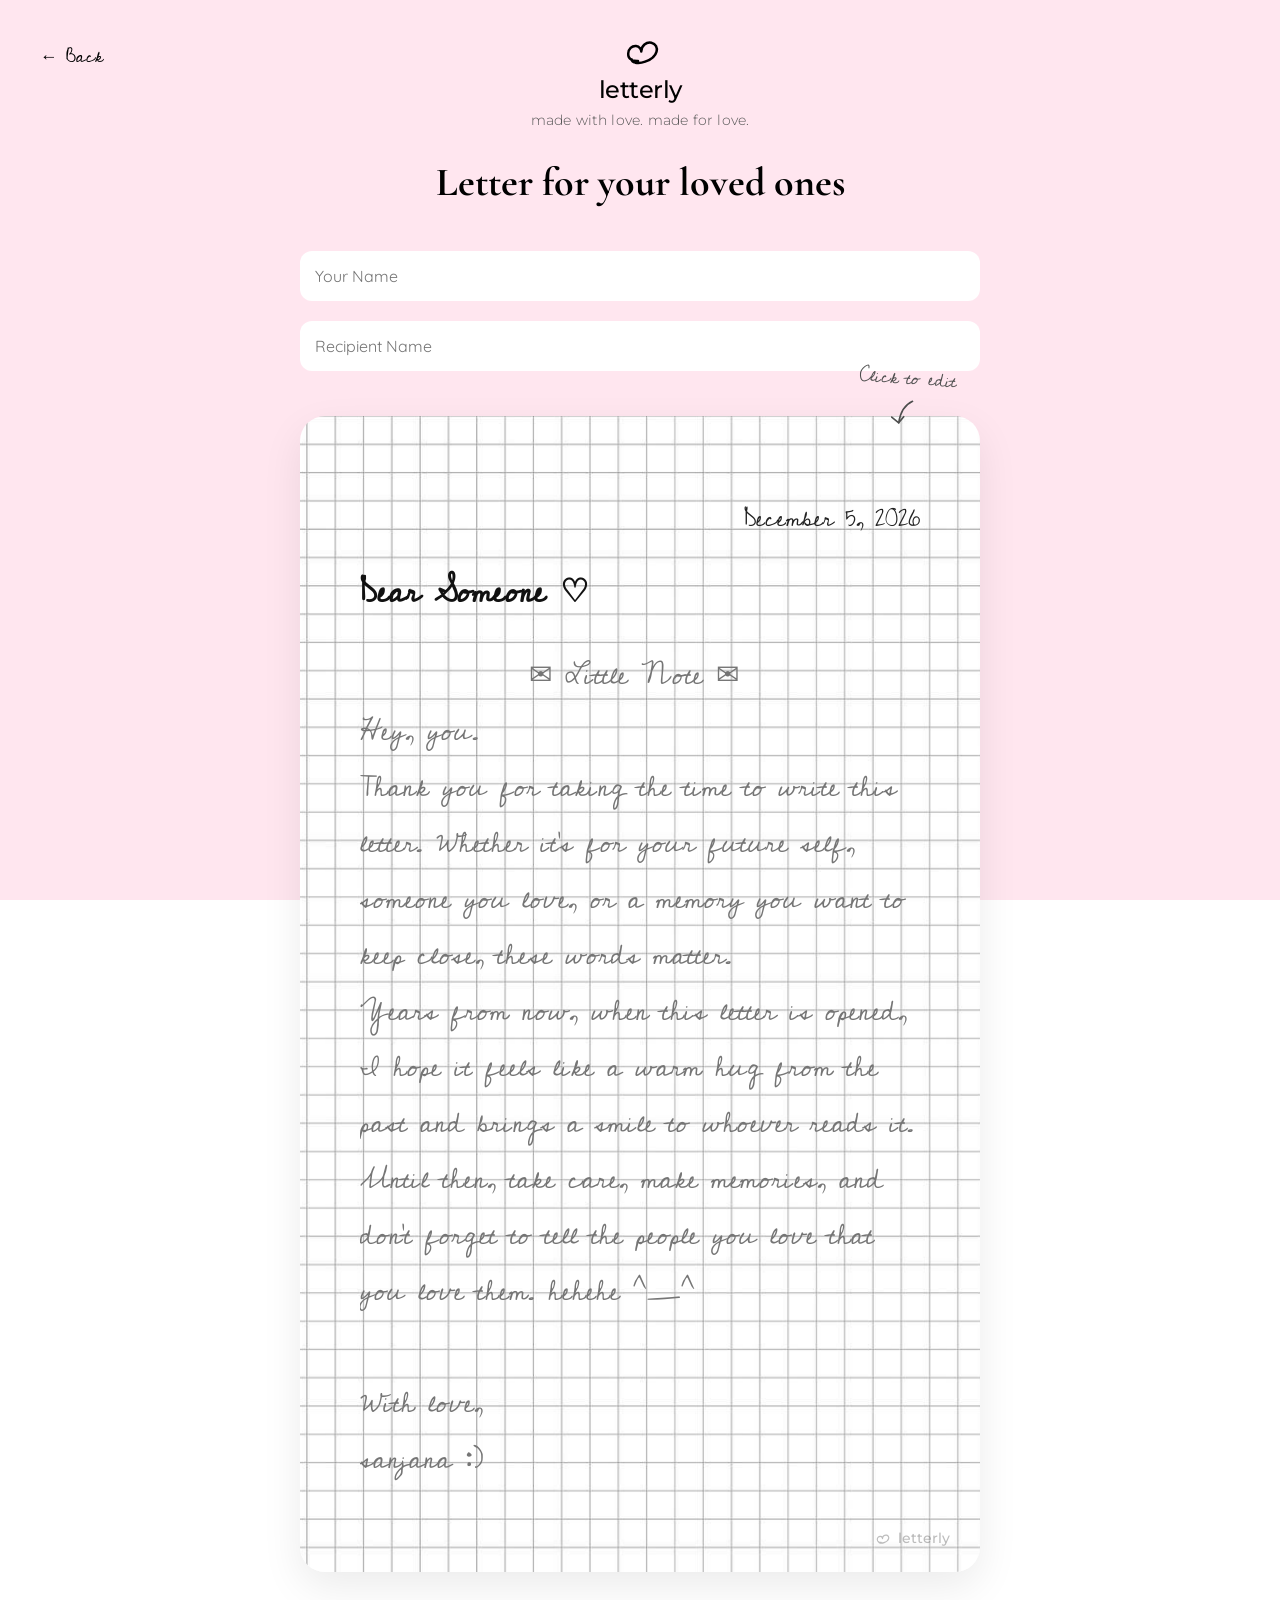
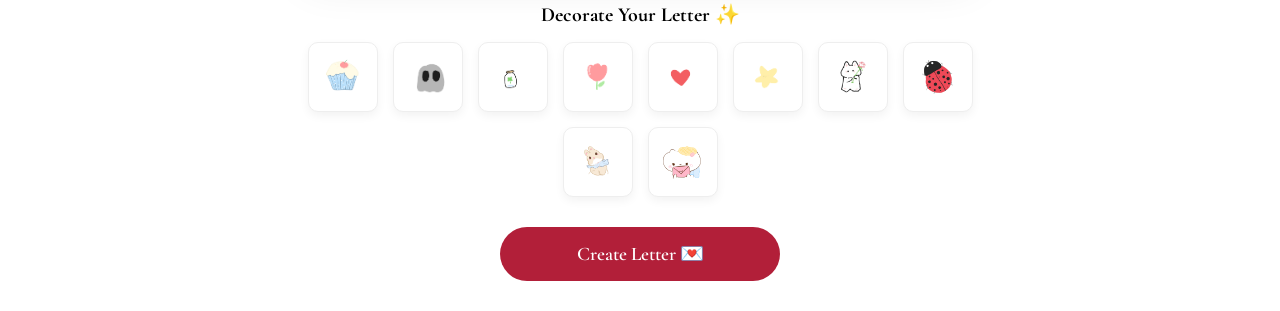
==== loved-one.html @ 38be8464 "Initial commit" ====
<!DOCTYPE html>
<html lang="en">

<head>
    <meta charset="UTF-8">
    <meta name="viewport" content="width=device-width, initial-scale=1.0">

    <title>letterly</title>
    <link rel="icon"
        href="data:image/svg+xml,%3Csvg xmlns='http://www.w3.org/2000/svg' viewBox='0 0 100 80' fill='none' stroke='%23e91e63' stroke-width='5' stroke-linecap='round' stroke-linejoin='round'%3E%3Cpath d='M46 62c-8.5.4-20.2-2-19.6-15 .4-9.2 7.4-15.7 15.7-15 7.2.7 10.4 7.2 10.4 11.1 0-11.8 10.4-19.6 20.2-17.6 9.2 2 12.4 10.4 10.4 17.6-2.6 9.8-13.7 17-22.8 20.2-7.2 2.6-13 3.3-19.6 2-3.9-.9-7.2-3.3-7.2-6.5'/%3E%3C/svg%3E">
    <link
        href="https://fonts.googleapis.com/css2?family=Montserrat:wght@300;500&family=Cormorant+Garamond:wght@600&family=Quicksand:wght@500;600;700&family=Cedarville+Cursive&display=swap"
        rel="stylesheet">

    <link rel="stylesheet" href="style.css">
</head>

<body>

    <div class="letter-page">

        <a href="index.html" class="back-btn">
            ← Back
        </a>

        <div class="header-container">
            <div class="app-logo">
                <svg viewBox="0 0 100 80" fill="none" stroke="currentColor" stroke-width="5" stroke-linecap="round"
                    stroke-linejoin="round">
                    <path
                        d="M46 62c-8.5.4-20.2-2-19.6-15 .4-9.2 7.4-15.7 15.7-15 7.2.7 10.4 7.2 10.4 11.1 0-11.8 10.4-19.6 20.2-17.6 9.2 2 12.4 10.4 10.4 17.6-2.6 9.8-13.7 17-22.8 20.2-7.2 2.6-13 3.3-19.6 2-3.9-.9-7.2-3.3-7.2-6.5" />
                </svg>
            </div>
            <div class="app-title">letterly</div>
            <div class="app-subtitle">made with love. made for love.</div>
        </div>

        <h1>Letter for your loved ones</h1>

        <input type="text" id="senderName" placeholder="Your Name" class="input-field">

        <input type="text" id="recipientName" placeholder="Recipient Name" class="input-field">

        <div id="loveLetterCanvas" class="love-letter-canvas">

            <div class="click-to-edit-hint">
                <span>Click to edit</span>
                <svg width="40" height="40" viewBox="0 0 50 50" fill="none" stroke="currentColor" stroke-width="2" stroke-linecap="round" stroke-linejoin="round">
                    <path d="M35 10 Q20 15 15 35" />
                    <path d="M7 27 L15 35 L22 28" />
                </svg>
            </div>

            <div class="love-letter-content">

                <div class="letter-date" id="letterDate"></div>

                <h2 id="previewRecipient">
                    Dear Someone ♡
                </h2>

                <textarea id="letterText" placeholder="             ✉︎ Little Note ✉︎
Hey, you.
Thank you for taking the time to write this letter. Whether it's for your future self, someone you love, or a memory you want to keep close, these words matter.
Years from now, when this letter is opened, I hope it feels like a warm hug from the past and brings a smile to whoever reads it.
Until then, take care, make memories, and don't forget to tell the people you love that you love them. hehehe ^_^

With love,
sanjana :)
"></textarea>

                <div id="letterPreview"></div>

            </div>

            <div class="letter-watermark">
                <svg viewBox="0 0 100 80" width="20" height="16" fill="none" stroke="#444444" stroke-width="6"
                    stroke-linecap="round" stroke-linejoin="round">
                    <path
                        d="M46 62c-8.5.4-20.2-2-19.6-15 .4-9.2 7.4-15.7 15.7-15 7.2.7 10.4 7.2 10.4 11.1 0-11.8 10.4-19.6 20.2-17.6 9.2 2 12.4 10.4 10.4 17.6-2.6 9.8-13.7 17-22.8 20.2-7.2 2.6-13 3.3-19.6 2-3.9-.9-7.2-3.3-7.2-6.5" />
                </svg>
                <span>letterly</span>
            </div>

        </div>

        <h3 class="sticker-title">
            Decorate Your Letter ✨
        </h3>

        <div class="sticker-panel">

            <img src="stickers/cupcake.png" class="sticker-item">
            <img src="stickers/spooky.png" class="sticker-item">
            <img src="stickers/clover.png" class="sticker-item">
            <img src="stickers/tulip.png" class="sticker-item">
            <img src="stickers/heart.png" class="sticker-item">
            <img src="stickers/star.png" class="sticker-item">
            <img src="stickers/doodle.png" class="sticker-item">
            <img src="stickers/bug.png" class="sticker-item">
            <img src="stickers/bunny.png" class="sticker-item">
            <img src="stickers/letter.png" class="sticker-item">


        </div>

        <button id="createLetterBtn" class="send-btn">
            Create Letter 💌
        </button>

        <div id="linkBox" class="link-box">

            <input type="text" id="generatedLink" readonly>

            <button id="copyBtn">
                Copy
            </button>

        </div>

    </div>

    <script src="app.js"></script>
    <script>
        const dateOptions = { year: 'numeric', month: 'long', day: 'numeric' };
        document.getElementById('letterDate').textContent = new Date().toLocaleDateString('en-US', dateOptions);
    </script>

</body>

</html>
---- style.css ----
@import url('https://fonts.googleapis.com/css2?family=Montserrat:wght@300;500&family=Cormorant+Garamond:wght@600&family=Quicksand:wght@500;600;700&family=Cedarville+Cursive&display=swap');

:root {
    --outer-bg: url("bg.jpg");
    --inner-bg: url("bg1.jpg");
    --primary: #b21f39;
}

* {
    margin: 0;
    padding: 0;
    box-sizing: border-box;
}

body {
    min-height: 100vh;
    background-image: var(--outer-bg);
    background-size: cover;
    background-position: center;
    background-attachment: fixed;
    font-family: 'Montserrat', sans-serif;
}

.header-container {
    display: flex;
    flex-direction: column;
    align-items: center;
    text-align: center;
    margin-bottom: 30px;
    width: 100%;
}

.app-logo {
    color: #000000;
    margin-bottom: 5px;
    display: flex;
    justify-content: center;
    align-items: center;
}

.app-logo svg {
    width: 50px;
    height: auto;
}

.app-title {
    font-family: 'Montserrat', sans-serif;
    font-weight: 500;
    font-size: 1.5rem;
    letter-spacing: -0.5px;
    color: #000000;
    margin-bottom: 8px;
}

.app-subtitle {
    font-family: 'Montserrat', sans-serif;
    font-weight: 300;
    font-size: 0.85rem;
    color: #555555;
    letter-spacing: 0.2px;
}

.page {
    min-height: 100vh;
    display: flex;
    flex-direction: column;
    justify-content: center;
    align-items: center;
    padding: 20px;
}

.hero-card {
    width: min(600px, 90%);
    height: 480px;
    background-image: var(--inner-bg);
    background-size: cover;
    background-position: center;
    border-radius: 30px;
    display: flex;
    flex-direction: column;
    justify-content: center;
    align-items: center;
    box-shadow: 0 20px 60px rgba(0, 0, 0, 0.15);
}

.subtitle {
    font-size: 18px;
    letter-spacing: 4px;
    line-height: 2;
    text-align: center;
    font-family: 'Montserrat', sans-serif;
}

.hero-card h1 {
    font-family: 'Cormorant Garamond', serif;
    font-size: 3.5rem;
    text-align: center;
    margin: 20px 0;
}

.choices {
    display: flex;
    gap: 30px;
}

.choice-btn {
    padding: 10px 28px;
    border: 2px solid var(--primary);
    border-radius: 50px;
    text-decoration: none;
    font-size: 1.2rem;
    color: var(--primary);
    font-family: 'Cormorant Garamond', serif;
    font-weight: 600;
    transition: all 0.3s ease;
}

.choice-btn:hover {
    background: rgba(178, 31, 57, 0.05);
    transform: translateY(-2px);
}

.footer {
    margin-top: auto;
    margin-bottom: 30px;
    display: flex;
    align-items: center;
    gap: 8px;
    font-size: 1rem;
    font-family: 'Cormorant Garamond', serif;
}

.footer a {
    color: inherit;
    text-decoration: underline;
}

.socials {
    display: flex;
    align-items: center;
    gap: 5px;
}

.socials a {
    color: #373737;
}

.socials svg {
    width: 15px;
    height: 15px;
}

.back-btn {
    position: absolute;
    top: 40px;
    left: 40px;
    text-decoration: none;
    font-family: 'Cedarville Cursive', cursive;
    font-size: 1.1rem;
    color: black;
    font-weight: 500;
    transition: all 0.3s ease;
}

.back-btn:hover {
    color: #492c11;
}

.letter-page {
    max-width: 700px;
    margin: auto;
    padding: 30px 10px;
}

.letter-page h1 {
    font-family: 'Cormorant Garamond', serif;
    font-size: 2.5rem;
    text-align: center;
    margin-bottom: 45px;
}

.input-field {
    width: 100%;
    padding: 15px;
    margin-bottom: 20px;
    border: 2px;
    border-radius: 12px;
    font-family: 'Quicksand', sans-serif;
    font-size: 16px;
    outline: none;
}

.love-letter-canvas,
.future-letter {
    position: relative;
    width: 100%;
    min-height: 700px;
    background-image: url("letter.jpg");
    background-size: cover;
    background-position: center;
    border-radius: 25px;
    box-shadow: 0 15px 40px rgba(0, 0, 0, 0.08);
}

.love-letter-content,
.letter-overlay {
    padding: 80px 60px;
}

.letter-date {
    text-align: right;
    font-family: 'Cedarville Cursive', cursive;
    font-size: 24px;
    color: #222222;
    margin-bottom: 20px;
}

.letter-watermark {
    position: absolute;
    bottom: 25px;
    right: 30px;
    display: flex;
    align-items: center;
    gap: 6px;
    opacity: 0.35;
    pointer-events: none;
    color: #444444;
    font-family: 'Montserrat', sans-serif;
    font-size: 14px;
    font-weight: 500;
    z-index: 10;
}

.letter-watermark svg {
    width: 20px;
    height: 16px;
}

#previewRecipient {
    margin-bottom: 25px;
    font-family: 'Cedarville Cursive', cursive;
    font-size: 32px;
    color: #111;
}

#letterText,
#futureText {
    width: 100%;
    min-height: 450px;
    border: none;
    resize: none;
    background: transparent;
    outline: none;
    font-family: 'Cedarville Cursive', cursive;
    font-size: 28px;
    line-height: 2;
    color: #111;
    overflow-y: hidden;
}

#letterPreview {
    display: none;
    white-space: pre-wrap;
    font-family: 'Cedarville Cursive', cursive;
    font-size: 28px;
    line-height: 2;
    color: #111;
}

.send-btn,
.myself-send-btn {
    display: block;
    width: 280px;
    margin: 30px auto 0;
    padding: 15px;
    background: var(--primary);
    color: white;
    border: none;
    border-radius: 50px;
    font-family: 'Cormorant Garamond', serif;
    font-size: 1.2rem;
    cursor: pointer;
    text-align: center;
    transition: all 0.3s ease;
    font-weight: 600;
}

.send-btn:hover,
.myself-send-btn:hover {
    background: #91162b;
    transform: translateY(-2px);
    box-shadow: 0 5px 15px rgba(178, 31, 57, 0.3);
}

.sticker-title {
    margin: 30px 0 15px;
    font-family: 'Cormorant Garamond', serif;
    font-size: 20px;
    text-align: center;
}

.sticker-panel {
    display: flex;
    flex-wrap: wrap;
    gap: 15px;
    margin-bottom: 30px;
    justify-content: center;
}

.sticker-item {
    width: 70px;
    height: 70px;
    object-fit: contain;
    cursor: pointer;
    background: white;
    padding: 8px;
    border-radius: 10px;
    border: 1px solid #eeeeee;
    box-shadow: 0 4px 10px rgba(0, 0, 0, 0.05);
    transition: transform 0.2s ease;
}

.sticker-item:hover {
    transform: scale(1.1);
    box-shadow: 0 6px 15px rgba(0, 0, 0, 0.1);
}

.draggable-sticker-wrapper {
    position: absolute;
    width: 100px;
    cursor: grab;
    z-index: 10;
    user-select: none;
    border: 2px dashed transparent;
    padding: 8px;
    box-sizing: content-box;
    transition: border-color 0.2s;
}

.draggable-sticker-wrapper:hover {
    border-color: rgba(178, 31, 57, 0.4);
    border-radius: 8px;
}

.draggable-sticker-wrapper .draggable-sticker {
    width: 100%;
    height: 100%;
    object-fit: contain;
    display: block;
    pointer-events: none;
}

.sticker-close-btn {
    position: absolute;
    top: -8px;
    right: -8px;
    width: 22px;
    height: 22px;
    border-radius: 50%;
    background: #b21f39;
    color: white;
    border: none;
    font-size: 14px;
    font-weight: bold;
    display: flex;
    align-items: center;
    justify-content: center;
    cursor: pointer;
    box-shadow: 0 2px 6px rgba(0, 0, 0, 0.15);
    opacity: 0;
    transition: opacity 0.2s, transform 0.2s;
    line-height: 1;
    z-index: 12;
}

.draggable-sticker-wrapper:hover .sticker-close-btn {
    opacity: 1;
}

.sticker-close-btn:hover {
    transform: scale(1.1);
}

.link-box {
    display: none;
    margin-top: 25px;
    gap: 10px;
}

.link-box input {
    flex: 1;
    padding: 15px;
    border-radius: 12px;
    border: 2px;
    font-family: 'Quicksand', sans-serif;
    font-size: 16px;
    outline: none;
}

.link-box button {
    border: 2px solid var(--primary);
    background: transparent;
    padding: 15px 25px;
    border-radius: 12px;
    font-family: 'Quicksand', sans-serif;
    font-size: 16px;
    cursor: pointer;
    transition: all 0.3s ease;
}

.link-box button:hover {
    background: rgba(178, 31, 57, 0.05);
}

@media (max-width: 1024px) {
    .hero-card {
        width: 90%;
        height: 450px;
    }

    .hero-card h1 {
        font-size: 3rem;
    }

    .choice-title {
        font-size: 3rem;
    }

    .letter-page {
        padding: 80px 20px;
    }

    .letter-page h1 {
        font-size: 3rem;
    }

    .love-letter-content,
    .letter-overlay {
        padding: 60px 40px;
    }

    #letterText,
    #futureText {
        font-size: 24px;
    }
}

@media (max-width: 768px) {
    .page {
        padding: 20px;
    }

    .hero-card {
        width: 100%;
        height: 380px;
        border-radius: 20px;
    }

    .hero-card h1 {
        font-size: 2.5rem;
    }

    .choice-title {
        font-size: 2.5rem;
    }

    .choices {
        flex-direction: column;
        gap: 15px;
    }

    .choice-btn,
    .choices .btn {
        width: 100%;
        max-width: 280px;
        text-align: center;
    }

    .letter-page {
        padding: 60px 15px;
    }

    .letter-page h1 {
        font-size: 2.5rem;
    }

    .back-btn {
        top: 20px;
        left: 20px;
        font-size: 1rem;
    }

    .love-letter-canvas,
    .future-letter {
        min-height: 600px;
        border-radius: 15px;
    }

    .love-letter-content,
    .letter-overlay {
        padding: 40px 25px;
    }

    #previewRecipient {
        font-size: 26px;
    }

    #letterText,
    #futureText {
        font-size: 20px;
        min-height: 350px;
    }

    .send-btn,
    .myself-send-btn {
        width: 100%;
        max-width: 280px;
    }

    .sticker-item {
        width: 55px;
        height: 55px;
    }

    .draggable-sticker-wrapper {
        width: 80px;
    }

    .link-box {
        flex-direction: column;
    }

    .link-box input,
    .link-box button {
        width: 100%;
    }

    .footer {
        position: relative;
        bottom: auto;
        left: auto;
        transform: none;
        margin-top: 40px;
        width: 100%;
        justify-content: center;
    }
}

@media (max-width: 480px) {
    .hero-card {
        height: 320px;
    }

    .hero-card h1 {
        font-size: 2rem;
    }

    .choice-title {
        font-size: 1.8rem;
    }

    .letter-page h1 {
        font-size: 1.8rem;
    }

    #previewRecipient {
        font-size: 22px;
    }

    #letterText,
    #futureText {
        font-size: 18px;
    }

    .letter-date {
        font-size: 18px;
        margin-bottom: 15px;
    }

    .letter-watermark {
        bottom: 15px;
        right: 15px;
        font-size: 11px;
    }

    .letter-watermark svg {
        width: 14px;
        height: 11px;
    }

    .love-letter-content,
    .letter-overlay {
        padding: 30px 15px;
    }

    .sticker-item {
        width: 50px;
        height: 50px;
    }

    .draggable-sticker-wrapper {
        width: 60px;
    }
}

.printing .sticker-close-btn {
    display: none !important;
}

.printing .draggable-sticker-wrapper {
    border-color: transparent !important;
    padding: 0 !important;
}

/* Click to Edit Hint */
.click-to-edit-hint {
    position: absolute;
    top: -55px;
    right: 25px;
    display: flex;
    flex-direction: column;
    align-items: center;
    pointer-events: none;
    z-index: 100;
    font-family: 'Cedarville Cursive', cursive;
    color: #4e4e4e;
    font-size: 1.15rem;
    font-weight: 500;
    transform: rotate(4deg);
    transition: opacity 0.3s ease, transform 0.3s ease, visibility 0.3s ease;
    user-select: none;
}

.click-to-edit-hint svg {
    margin-top: -2px;
    transform: rotate(-10deg);
}

/* Hide hint when focused or has content */
.future-letter:focus-within .click-to-edit-hint,
.love-letter-canvas:focus-within .click-to-edit-hint {
    opacity: 0;
    visibility: hidden;
    transform: translateY(-10px) rotate(4deg);
}

.future-letter:has(textarea:not(:placeholder-shown)) .click-to-edit-hint,
.love-letter-canvas:has(textarea:not(:placeholder-shown)) .click-to-edit-hint {
    opacity: 0;
    visibility: hidden;
    transform: translateY(-10px) rotate(4deg);
}

/* Printing compatibility */
.printing .click-to-edit-hint {
    display: none !important;
}

/* Recipient name spacing adjustment */
#recipientName {
    margin-bottom: 45px;
}
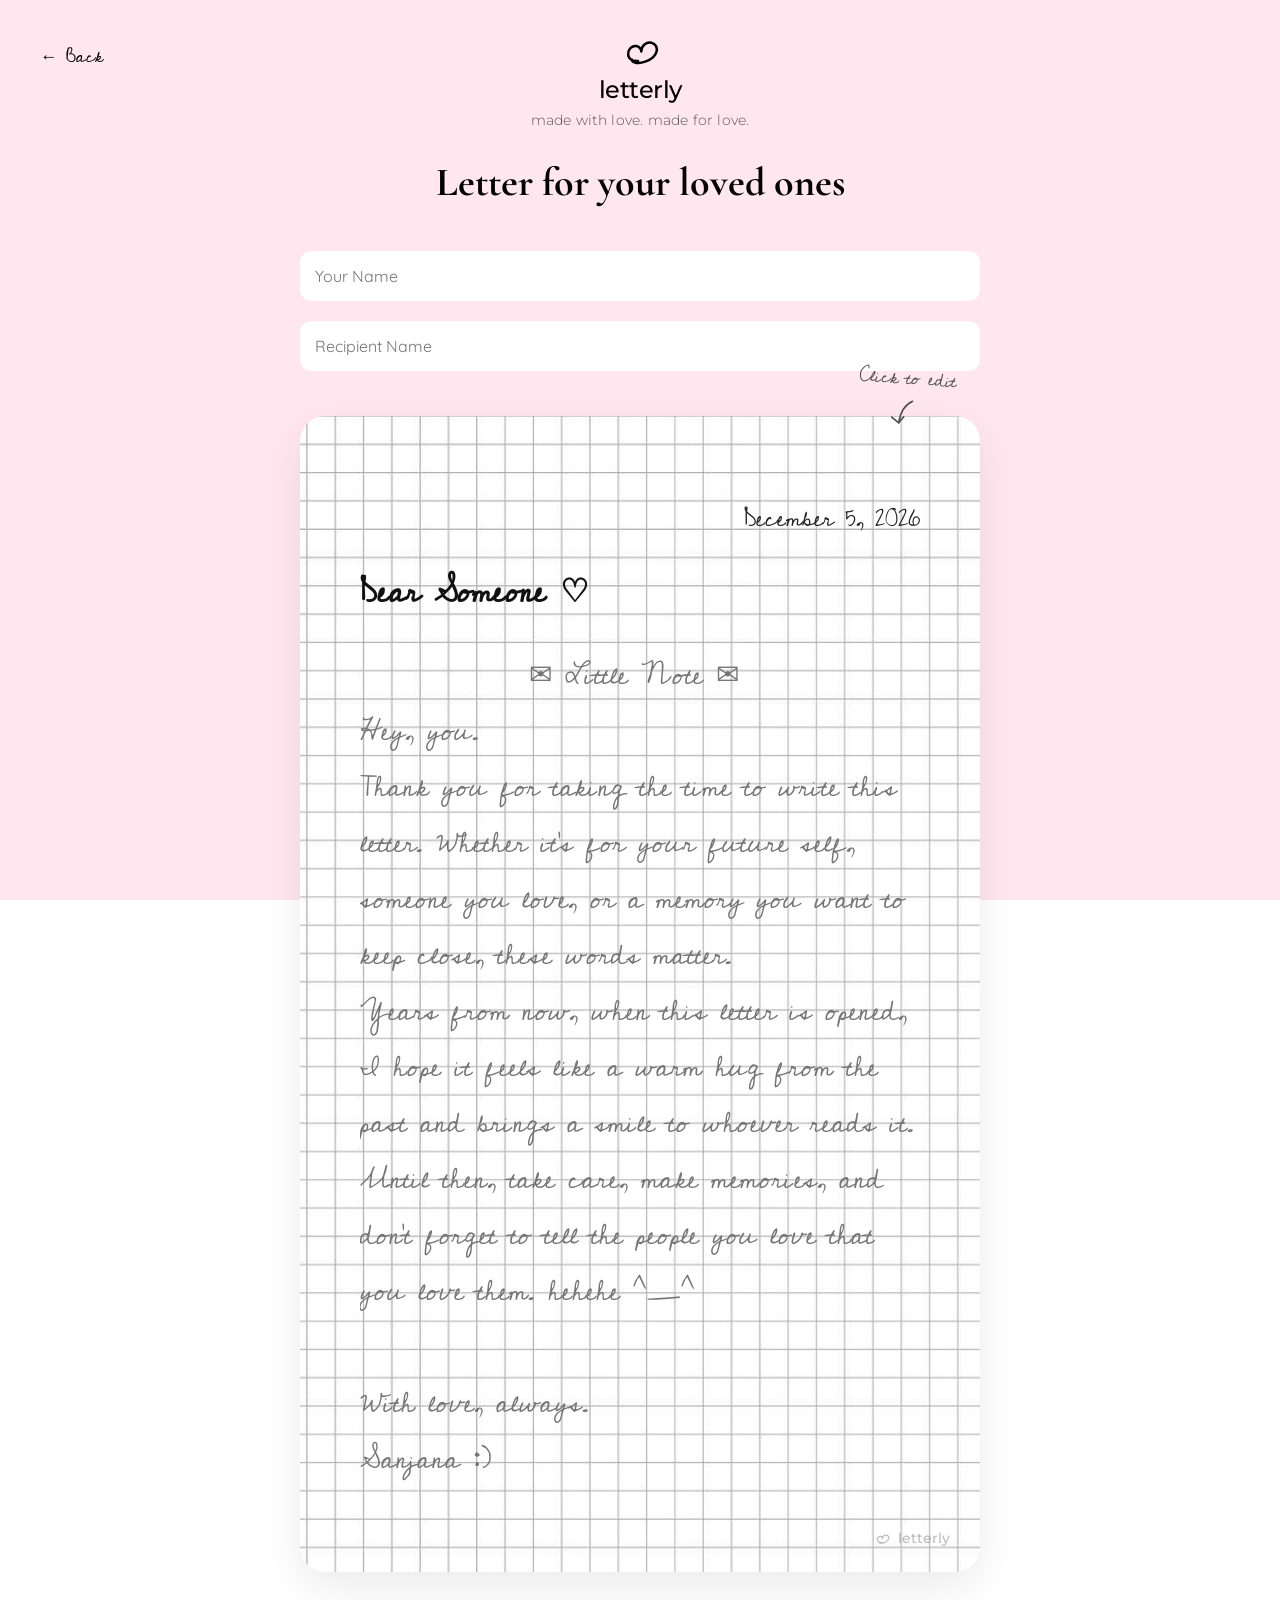
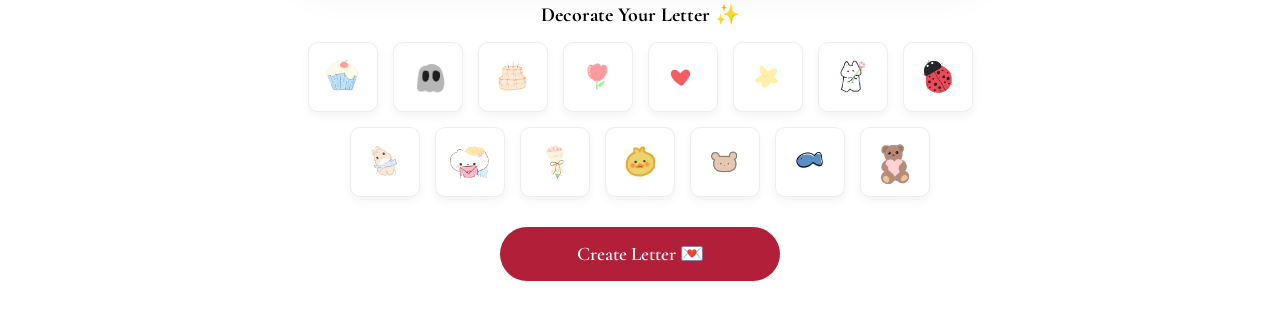
==== commit 3d9ad3dd: "Update UI and add new stickers" ====
--- a/loved-one.html
+++ b/loved-one.html
@@ -65,8 +65,8 @@
 Years from now, when this letter is opened, I hope it feels like a warm hug from the past and brings a smile to whoever reads it.
 Until then, take care, make memories, and don't forget to tell the people you love that you love them. hehehe ^_^
 
-With love,
-sanjana :)
+With love, always.
+Sanjana :)
 "></textarea>
 
                 <div id="letterPreview"></div>
@@ -92,7 +92,7 @@
 
             <img src="stickers/cupcake.png" class="sticker-item">
             <img src="stickers/spooky.png" class="sticker-item">
-            <img src="stickers/clover.png" class="sticker-item">
+            <img src="stickers/cake.png" class="sticker-item">
             <img src="stickers/tulip.png" class="sticker-item">
             <img src="stickers/heart.png" class="sticker-item">
             <img src="stickers/star.png" class="sticker-item">
@@ -100,6 +100,11 @@
             <img src="stickers/bug.png" class="sticker-item">
             <img src="stickers/bunny.png" class="sticker-item">
             <img src="stickers/letter.png" class="sticker-item">
+            <img src="stickers/bouquet.png" class="sticker-item">
+            <img src="stickers/chick.png" class="sticker-item">
+            <img src="stickers/teddy.png" class="sticker-item">
+            <img src="stickers/fish.png" class="sticker-item">
+            <img src="stickers/brown.png" class="sticker-item">
 
 
         </div>
--- a/style.css
+++ b/style.css
@@ -2,7 +2,6 @@
 
 :root {
     --outer-bg: url("bg.jpg");
-    --inner-bg: url("bg1.jpg");
     --primary: #b21f39;
 }
 
@@ -71,8 +70,7 @@
 
 .hero-card {
     width: min(600px, 90%);
-    height: 480px;
-    background-image: var(--inner-bg);
+    height: 460px;
     background-size: cover;
     background-position: center;
     border-radius: 30px;
@@ -80,11 +78,10 @@
     flex-direction: column;
     justify-content: center;
     align-items: center;
-    box-shadow: 0 20px 60px rgba(0, 0, 0, 0.15);
 }
 
 .subtitle {
-    font-size: 18px;
+    font-size: 17px;
     letter-spacing: 4px;
     line-height: 2;
     text-align: center;
@@ -334,11 +331,13 @@
     border: 2px dashed transparent;
     padding: 8px;
     box-sizing: content-box;
-    transition: border-color 0.2s;
-}
-
-.draggable-sticker-wrapper:hover {
-    border-color: rgba(178, 31, 57, 0.4);
+    transition: border-color 0.2s, background-color 0.2s;
+}
+
+.draggable-sticker-wrapper:hover,
+.draggable-sticker-wrapper.active {
+    border-color: rgba(178, 31, 57, 0.5);
+    background-color: rgba(178, 31, 57, 0.02);
     border-radius: 8px;
 }
 
@@ -350,35 +349,69 @@
     pointer-events: none;
 }
 
-.sticker-close-btn {
+/* Sticker control buttons (close, zoom-in, zoom-out) */
+.sticker-control-btn {
     position: absolute;
-    top: -8px;
-    right: -8px;
-    width: 22px;
-    height: 22px;
+    width: 26px;
+    height: 26px;
     border-radius: 50%;
-    background: #b21f39;
+    background: #ffc2cc;
     color: white;
     border: none;
-    font-size: 14px;
+    font-size: 16px;
     font-weight: bold;
     display: flex;
     align-items: center;
     justify-content: center;
     cursor: pointer;
-    box-shadow: 0 2px 6px rgba(0, 0, 0, 0.15);
+    box-shadow: 0 2px 6px rgba(0, 0, 0, 0.2);
     opacity: 0;
-    transition: opacity 0.2s, transform 0.2s;
+    pointer-events: none;
+    transition: opacity 0.2s, transform 0.2s, background-color 0.2s;
     line-height: 1;
     z-index: 12;
-}
-
-.draggable-sticker-wrapper:hover .sticker-close-btn {
+    user-select: none;
+    -webkit-user-select: none;
+}
+
+.sticker-close-btn {
+    top: -10px;
+    right: -10px;
+}
+
+.sticker-zoom-in-btn {
+    top: -10px;
+    left: -10px;
+    background: #8af2a2; /* Beautiful deep green */
+}
+
+.sticker-zoom-out-btn {
+    bottom: -10px;
+    right: -10px;
+    background: #c1d7ef; /* Beautiful deep blue */
+}
+
+/* Show buttons on hover or when wrapper is active */
+.draggable-sticker-wrapper:hover .sticker-control-btn,
+.draggable-sticker-wrapper.active .sticker-control-btn {
     opacity: 1;
+    pointer-events: auto;
+}
+
+.sticker-control-btn:hover {
+    transform: scale(1.15);
 }
 
 .sticker-close-btn:hover {
-    transform: scale(1.1);
+    background: #ffc2cc;
+}
+
+.sticker-zoom-in-btn:hover {
+    background: #8af2a2;
+}
+
+.sticker-zoom-out-btn:hover {
+    background: #c1d7ef;
 }
 
 .link-box {
@@ -603,7 +636,7 @@
     }
 }
 
-.printing .sticker-close-btn {
+.printing .sticker-control-btn {
     display: none !important;
 }
 
